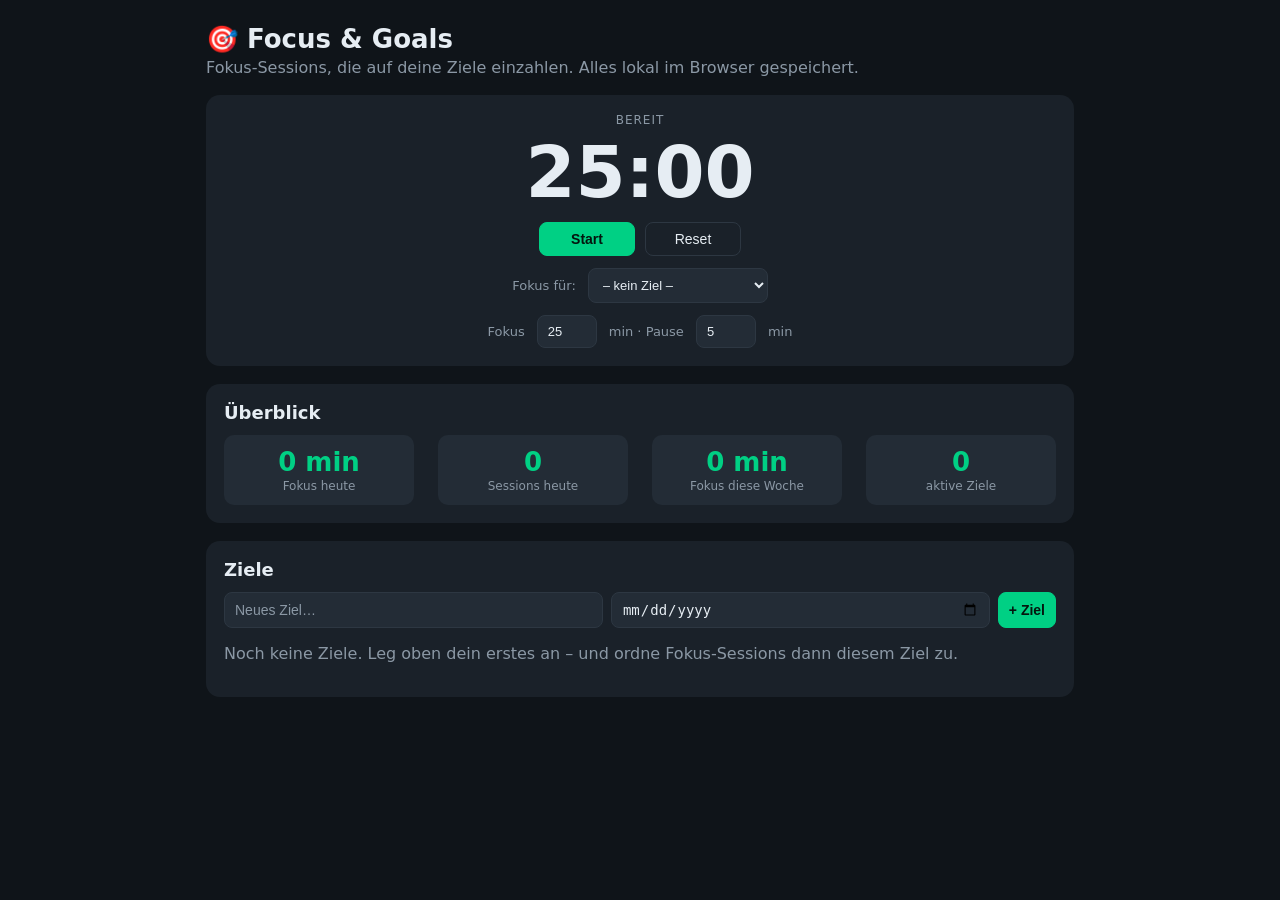
==== docs/index.html @ d1dbfd5f "Focus & Goals v1: Fokus-Timer + Ziele Standalone-Web-App (Vanilla JS, localStorage): - Pomodoro-Foku" ====
<!doctype html>
<html lang="de">
<head>
<meta charset="UTF-8">
<meta name="viewport" content="width=device-width, initial-scale=1.0">
<title>Focus & Goals</title>
<style>
:root {
  --bg: #0f1419;
  --panel: #1a2129;
  --panel2: #232c36;
  --line: #2d3742;
  --text: #e6edf3;
  --muted: #8b98a5;
  --accent: #00d084;
  --accent2: #4aa8ff;
  --warn: #e0b13a;
  --danger: #d65a6e;
}
* { box-sizing: border-box; }
body {
  margin: 0;
  font-family: system-ui, -apple-system, "Segoe UI", Roboto, sans-serif;
  background: var(--bg); color: var(--text);
}
.app { max-width: 900px; margin: 0 auto; padding: 24px 16px 80px; }

header h1 { margin: 0 0 4px; font-size: 26px; }
.sub { color: var(--muted); margin: 0 0 18px; }

section { background: var(--panel); border-radius: 14px; padding: 18px; margin-bottom: 18px; }
h2 { margin: 0 0 12px; font-size: 18px; }
h3 { font-size: 14px; color: var(--muted); margin: 14px 0 6px; }

button, input, select {
  background: var(--panel2); color: var(--text);
  border: 1px solid var(--line); border-radius: 8px; padding: 8px 10px; font-size: 14px;
}
button { cursor: pointer; }
button:hover { border-color: var(--accent); }
button.primary { background: var(--accent); color: #04150e; border-color: var(--accent); font-weight: 600; }
button.ghost { background: transparent; }
button.sm { padding: 4px 8px; font-size: 12px; }
input::placeholder { color: var(--muted); }

/* ---- Focus timer ---- */
.focus { text-align: center; }
.timer-mode { color: var(--muted); text-transform: uppercase; letter-spacing: 1px; font-size: 12px; }
.timer-display { font-size: 72px; font-weight: 700; font-variant-numeric: tabular-nums; line-height: 1.1; margin: 6px 0; }
.timer-display.work { color: var(--accent); }
.timer-display.break { color: var(--accent2); }
.timer-display.idle { color: var(--text); }
.timer-controls { display: flex; gap: 10px; justify-content: center; flex-wrap: wrap; margin: 10px 0 4px; }
.timer-controls button { min-width: 96px; }
.focus-row { display: flex; gap: 12px; justify-content: center; align-items: center; flex-wrap: wrap; margin-top: 12px; color: var(--muted); font-size: 13px; }
.focus-row select, .focus-row input { font-size: 13px; }
.focus-row input.mins { width: 60px; }
.linkgoal select { min-width: 180px; }

.today { display: flex; gap: 24px; flex-wrap: wrap; }
.stat { background: var(--panel2); border-radius: 10px; padding: 12px 16px; flex: 1; min-width: 120px; text-align: center; }
.stat .num { font-size: 26px; font-weight: 700; color: var(--accent); }
.stat .lbl { color: var(--muted); font-size: 12px; margin-top: 2px; }

/* ---- Goals ---- */
.goal { background: var(--panel2); border-radius: 12px; padding: 14px; margin-bottom: 12px; border-left: 4px solid var(--accent); }
.goal.done { opacity: 0.6; }
.goal-head { display: flex; align-items: center; gap: 10px; }
.goal-title { font-size: 16px; font-weight: 600; flex: 1; }
.goal-meta { color: var(--muted); font-size: 12px; }
.goal-actions { display: flex; gap: 6px; flex-wrap: wrap; }
.bar { height: 8px; background: var(--line); border-radius: 5px; overflow: hidden; margin: 10px 0 6px; }
.bar > span { display: block; height: 100%; background: var(--accent); }
.goal-stats { display: flex; gap: 16px; color: var(--muted); font-size: 12px; margin-top: 6px; flex-wrap: wrap; }
.miles { list-style: none; margin: 8px 0 0; padding: 0; }
.miles li { display: flex; align-items: center; gap: 8px; padding: 4px 0; }
.miles li.done span.mt { text-decoration: line-through; color: var(--muted); }
.miles .mt { flex: 1; }
.addrow { display: flex; gap: 8px; flex-wrap: wrap; margin-top: 8px; }
.addrow input { flex: 1; min-width: 140px; }
.due-soon { color: var(--warn); }
.due-over { color: var(--danger); }
.muted { color: var(--muted); }
.flash { animation: flash 0.8s ease 3; }
@keyframes flash { 50% { background: rgba(0,208,132,0.25); } }

</style>
</head>
<body>
<div class="app">
  <header>
    <h1>🎯 Focus &amp; Goals</h1>
    <p class="sub">Fokus-Sessions, die auf deine Ziele einzahlen. Alles lokal im Browser gespeichert.</p>
  </header>
  <section id="focusCard" class="focus"></section>
  <section id="today"></section>
  <section id="goals"></section>
</div>
<script>
/* Focus & Goals – eigenständige App (kein Build/Server nötig, Daten im Browser). */
(function () {
  'use strict'

  // ---------- State ----------
  var KEY = 'focus-goals-v1'
  var state = load()
  function defaults(){ return { settings:{ workMin:25, breakMin:5 }, goals:[], sessions:[] } }
  function load(){
    try{ var r=localStorage.getItem(KEY); if(r){ var s=JSON.parse(r); s.settings=s.settings||{workMin:25,breakMin:5}; s.goals=s.goals||[]; s.sessions=s.sessions||[]; return s } }catch(e){}
    return defaults()
  }
  function save(){ try{ localStorage.setItem(KEY, JSON.stringify(state)) }catch(e){} }
  function uid(){ return Math.random().toString(36).slice(2,9) + (state.sessions.length+state.goals.length) }

  // ---------- Timer-Laufzeit (nicht persistiert) ----------
  var timer = { mode:'idle', remaining:0, running:false, goalId:'', intId:null }

  // ---------- Helpers ----------
  function el(id){ return document.getElementById(id) }
  function esc(s){ return String(s).replace(/[&<>"]/g,function(c){return{'&':'&amp;','<':'&lt;','>':'&gt;','"':'&quot;'}[c]}) }
  function pad(n){ return (n<10?'0':'')+n }
  function fmt(secs){ var m=Math.floor(secs/60), s=secs%60; return pad(m)+':'+pad(s) }
  function startOfWeek(d){ var x=new Date(d); var day=(x.getDay()+6)%7; x.setHours(0,0,0,0); x.setDate(x.getDate()-day); return x.getTime() }
  function isToday(ts){ var d=new Date(); d.setHours(0,0,0,0); return ts>=d.getTime() }
  function isThisWeek(ts){ return ts>=startOfWeek(new Date()) }
  function goalById(id){ return state.goals.find(function(g){return g.id===id}) }

  function goalFocus(goalId){
    var min=0, count=0
    state.sessions.forEach(function(s){ if(s.goalId===goalId){ min+=s.min; count++ } })
    return { min:min, count:count }
  }
  function totalMin(filterFn){ var m=0; state.sessions.forEach(function(s){ if(filterFn(s.ts)) m+=s.min }); return m }
  function sessionsCount(filterFn){ var c=0; state.sessions.forEach(function(s){ if(filterFn(s.ts)) c++ }); return c }
  function goalProgress(g){
    if(g.status==='done') return 100
    if(!g.milestones || !g.milestones.length) return 0
    var done=g.milestones.filter(function(m){return m.done}).length
    return Math.round(done/g.milestones.length*100)
  }
  function humanMin(min){
    if(min<60) return min+' min'
    var h=Math.floor(min/60), m=min%60
    return h+' h'+(m?' '+m+' min':'')
  }

  // ---------- Timer-Logik ----------
  function beep(){
    try{
      var ctx=new (window.AudioContext||window.webkitAudioContext)()
      var o=ctx.createOscillator(), g=ctx.createGain()
      o.connect(g); g.connect(ctx.destination)
      o.type='sine'; o.frequency.value=660; g.gain.value=0.15
      o.start(); o.stop(ctx.currentTime+0.25)
    }catch(e){}
  }
  function tick(){
    if(timer.remaining>0){ timer.remaining--; renderTimer(); return }
    // 0 erreicht
    stopInterval()
    if(timer.mode==='work'){
      logSession()
      beep()
      flash(el('focusCard'))
      timer.mode='break'; timer.remaining=state.settings.breakMin*60; timer.running=false
    } else if(timer.mode==='break'){
      beep()
      timer.mode='idle'; timer.remaining=0; timer.running=false
    }
    renderTimer(); renderToday(); renderGoals(); setTitle()
  }
  function stopInterval(){ if(timer.intId){ clearInterval(timer.intId); timer.intId=null } }
  function startTimer(){
    if(timer.mode==='idle'){ timer.mode='work'; timer.remaining=state.settings.workMin*60 }
    timer.running=true
    stopInterval(); timer.intId=setInterval(tick,1000)
    renderTimer(); setTitle()
  }
  function pauseTimer(){ timer.running=false; stopInterval(); renderTimer(); setTitle() }
  function resetTimer(){ stopInterval(); timer.mode='idle'; timer.remaining=0; timer.running=false; renderTimer(); setTitle() }
  function startBreak(){ timer.mode='break'; timer.remaining=state.settings.breakMin*60; startTimer() }
  function logSession(){
    state.sessions.push({ id:uid(), ts:Date.now(), min:state.settings.workMin, goalId:timer.goalId||'' })
    save()
  }
  function setTitle(){
    if(timer.running && timer.remaining>0){ document.title=fmt(timer.remaining)+' · '+(timer.mode==='work'?'Fokus':'Pause') }
    else document.title='Focus & Goals'
  }
  function flash(node){ if(!node)return; node.classList.remove('flash'); void node.offsetWidth; node.classList.add('flash') }

  // ---------- Rendering ----------
  function render(){ renderTimer(); renderToday(); renderGoals() }

  function renderTimer(){
    var box=el('focusCard')
    var disp = timer.mode==='idle' ? fmt(state.settings.workMin*60) : fmt(timer.remaining)
    var modeLabel = timer.mode==='work' ? 'Fokus läuft' : timer.mode==='break' ? 'Pause' : 'Bereit'
    var activeGoals = state.goals.filter(function(g){return g.status!=='done'})
    var h=''
    h+='<div class="timer-mode">'+esc(modeLabel)+'</div>'
    h+='<div class="timer-display '+timer.mode+'">'+disp+'</div>'
    h+='<div class="timer-controls">'
    if(!timer.running) h+='<button id="tStart" class="primary">'+(timer.mode==='idle'?'Start':'Weiter')+'</button>'
    else h+='<button id="tPause">Pause</button>'
    if(timer.mode==='break' && !timer.running) h+='<button id="tBreak">Pause starten</button>'
    h+='<button id="tReset" class="ghost">Reset</button>'
    h+='</div>'
    h+='<div class="focus-row linkgoal">Fokus für: <select id="tGoal"><option value="">– kein Ziel –</option>'
    activeGoals.forEach(function(g){ h+='<option value="'+g.id+'"'+(g.id===timer.goalId?' selected':'')+'>'+esc(g.title)+'</option>' })
    h+='</select></div>'
    h+='<div class="focus-row">Fokus <input class="mins" id="sWork" type="number" min="1" max="180" value="'+state.settings.workMin+'"> min · '
    h+='Pause <input class="mins" id="sBreak" type="number" min="1" max="60" value="'+state.settings.breakMin+'"> min</div>'
    box.innerHTML=h

    if(el('tStart')) el('tStart').onclick=startTimer
    if(el('tPause')) el('tPause').onclick=pauseTimer
    if(el('tBreak')) el('tBreak').onclick=startBreak
    el('tReset').onclick=resetTimer
    el('tGoal').onchange=function(){ timer.goalId=this.value }
    el('sWork').onchange=function(){ var v=Math.max(1,Math.min(180,+this.value||25)); state.settings.workMin=v; save(); if(timer.mode==='idle')renderTimer() }
    el('sBreak').onchange=function(){ var v=Math.max(1,Math.min(60,+this.value||5)); state.settings.breakMin=v; save() }
  }

  function renderToday(){
    var tMin=totalMin(isToday), tCnt=sessionsCount(isToday), wMin=totalMin(isThisWeek)
    el('today').innerHTML=
      '<h2>Überblick</h2><div class="today">'
      +'<div class="stat"><div class="num">'+humanMin(tMin)+'</div><div class="lbl">Fokus heute</div></div>'
      +'<div class="stat"><div class="num">'+tCnt+'</div><div class="lbl">Sessions heute</div></div>'
      +'<div class="stat"><div class="num">'+humanMin(wMin)+'</div><div class="lbl">Fokus diese Woche</div></div>'
      +'<div class="stat"><div class="num">'+state.goals.filter(function(g){return g.status!=="done"}).length+'</div><div class="lbl">aktive Ziele</div></div>'
      +'</div>'
  }

  function dueLabel(due){
    if(!due) return ''
    var d=new Date(due+'T00:00:00'), now=new Date(); now.setHours(0,0,0,0)
    var days=Math.round((d-now)/86400000)
    var cls = days<0?'due-over' : days<=7?'due-soon' : 'muted'
    var txt = days<0?('überfällig ('+(-days)+' T)') : days===0?'heute fällig' : days===1?'morgen fällig' : ('in '+days+' Tagen')
    return ' · <span class="'+cls+'">📅 '+esc(d.toLocaleDateString('de'))+' ('+txt+')</span>'
  }

  function renderGoals(){
    var box=el('goals')
    var h='<h2>Ziele</h2>'
    // Neues Ziel
    h+='<div class="addrow">'
      +'<input id="ngTitle" placeholder="Neues Ziel…">'
      +'<input id="ngDue" type="date" title="Zieldatum (optional)">'
      +'<button id="ngAdd" class="primary">+ Ziel</button></div>'

    var active=state.goals.filter(function(g){return g.status!=='done'})
    var done=state.goals.filter(function(g){return g.status==='done'})

    if(!state.goals.length) h+='<p class="muted">Noch keine Ziele. Leg oben dein erstes an – und ordne Fokus-Sessions dann diesem Ziel zu.</p>'

    active.forEach(function(g){ h+=goalHtml(g) })
    if(done.length){ h+='<h3>Erledigt</h3>'; done.forEach(function(g){ h+=goalHtml(g) }) }
    box.innerHTML=h

    el('ngAdd').onclick=function(){
      var t=el('ngTitle').value.trim(); if(!t)return
      state.goals.push({ id:uid(), title:t, due:el('ngDue').value||'', color:'', milestones:[], status:'active', created:Date.now() })
      save(); renderGoals(); renderTimer()
    }
    el('ngTitle').onkeydown=function(e){ if(e.key==='Enter') el('ngAdd').click() }

    box.querySelectorAll('[data-act]').forEach(function(btn){
      btn.onclick=function(){ goalAction(btn.getAttribute('data-act'), btn.getAttribute('data-id'), btn) }
    })
    box.querySelectorAll('[data-mtoggle]').forEach(function(cb){
      cb.onclick=function(){ var gid=cb.getAttribute('data-gid'), mid=cb.getAttribute('data-mtoggle')
        var g=goalById(gid), m=g.milestones.find(function(x){return x.id===mid}); m.done=!m.done; save(); renderGoals() }
    })
    box.querySelectorAll('[data-maddbtn]').forEach(function(btn){
      btn.onclick=function(){ addMilestone(btn.getAttribute('data-maddbtn')) }
    })
    box.querySelectorAll('[data-maddinput]').forEach(function(inp){
      inp.onkeydown=function(e){ if(e.key==='Enter') addMilestone(inp.getAttribute('data-maddinput')) }
    })
  }

  function goalHtml(g){
    var p=goalProgress(g), f=goalFocus(g.id)
    var h='<div class="goal'+(g.status==='done'?' done':'')+'">'
    h+='<div class="goal-head"><div class="goal-title">'+esc(g.title)+'</div>'
      +'<div class="goal-actions">'
    if(g.status!=='done') h+='<button class="sm" data-act="complete" data-id="'+g.id+'">✓ erledigt</button>'
    else h+='<button class="sm" data-act="reopen" data-id="'+g.id+'">↺ öffnen</button>'
    h+='<button class="sm ghost" data-act="delete" data-id="'+g.id+'">🗑</button>'
    h+='</div></div>'
    h+='<div class="goal-meta">'+p+'% '+dueLabel(g.due)+'</div>'
    h+='<div class="bar"><span style="width:'+p+'%"></span></div>'
    h+='<div class="goal-stats"><span>⏱ '+humanMin(f.min)+' Fokus</span><span>▶ '+f.count+' Sessions</span></div>'
    // Meilensteine
    if(g.milestones && g.milestones.length){
      h+='<ul class="miles">'
      g.milestones.forEach(function(m){
        h+='<li class="'+(m.done?'done':'')+'"><input type="checkbox" data-gid="'+g.id+'" data-mtoggle="'+m.id+'"'+(m.done?' checked':'')+'><span class="mt">'+esc(m.text)+'</span></li>'
      })
      h+='</ul>'
    }
    if(g.status!=='done'){
      h+='<div class="addrow"><input data-maddinput="'+g.id+'" placeholder="Meilenstein hinzufügen…"><button class="sm" data-maddbtn="'+g.id+'">+ Schritt</button></div>'
    }
    h+='</div>'
    return h
  }

  function addMilestone(gid){
    var inp=document.querySelector('[data-maddinput="'+gid+'"]')
    var t=inp.value.trim(); if(!t)return
    goalById(gid).milestones.push({ id:uid(), text:t, done:false })
    save(); renderGoals()
  }

  function goalAction(act, id, btn){
    var g=goalById(id)
    if(act==='complete'){ g.status='done'; save(); renderGoals(); renderToday(); renderTimer() }
    else if(act==='reopen'){ g.status='active'; save(); renderGoals(); renderToday(); renderTimer() }
    else if(act==='delete'){
      if(confirm('Ziel „'+g.title+'" wirklich löschen? (Fokus-Sessions bleiben erhalten, aber ohne Ziel-Zuordnung.)')){
        state.sessions.forEach(function(s){ if(s.goalId===id) s.goalId='' })
        state.goals=state.goals.filter(function(x){return x.id!==id})
        save(); renderGoals(); renderToday(); renderTimer()
      }
    }
  }

  // ---------- Init ----------
  function init(){ render(); setTitle() }
  init()
})()

</script>
</body>
</html>
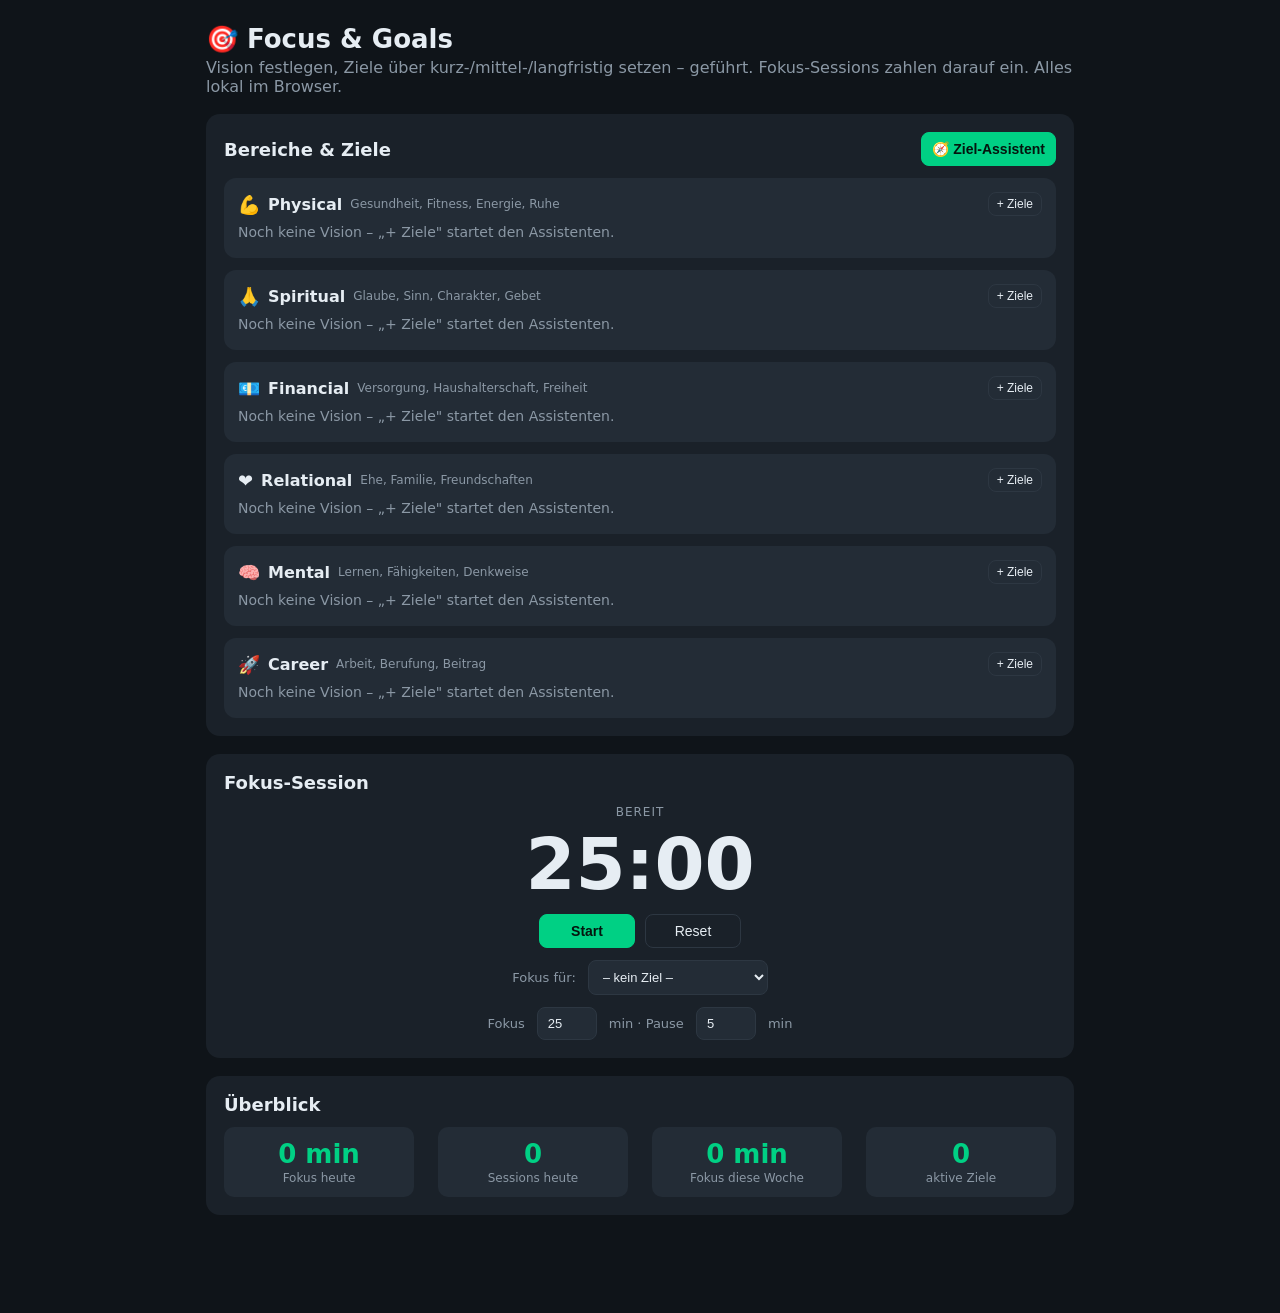
==== commit a4a0626e: "Geführter Ziel-Assistent: Vision -> Ziele über 3 Horizonte Kernredesign nach "FULL FOCUS"-Philosophi" ====
--- a/docs/index.html
+++ b/docs/index.html
@@ -84,253 +84,350 @@
 .flash { animation: flash 0.8s ease 3; }
 @keyframes flash { 50% { background: rgba(0,208,132,0.25); } }
 
+.small { font-size: 12px; }
+textarea { width: 100%; background: var(--panel2); color: var(--text); border: 1px solid var(--line); border-radius: 8px; padding: 10px; font: inherit; resize: vertical; }
+label.fld { display: block; margin: 10px 0; font-size: 13px; color: var(--muted); }
+label.fld input { display: block; width: 100%; margin-top: 4px; }
+
+/* Areas overview */
+.areas-head { display: flex; align-items: center; justify-content: space-between; gap: 10px; }
+.areas-head h2 { margin: 0; }
+.area { background: var(--panel2); border-radius: 12px; padding: 14px; margin-top: 12px; }
+.area-h { display: flex; align-items: center; gap: 8px; flex-wrap: wrap; }
+.ai { font-size: 18px; }
+.vision { margin: 8px 0 4px; font-size: 14px; }
+.hz { margin-top: 10px; }
+.hz-lbl { font-size: 12px; text-transform: uppercase; letter-spacing: .5px; color: var(--accent2); margin-bottom: 4px; }
+.hz-lbl.muted { color: var(--muted); }
+
+.season { background: linear-gradient(135deg, rgba(0,208,132,0.18), rgba(74,168,255,0.12)); border: 1px solid var(--accent); border-radius: 12px; padding: 12px 16px; margin: 12px 0; }
+.season-lbl { color: var(--accent); font-weight: 700; font-size: 13px; }
+.season-goal { font-size: 18px; font-weight: 700; margin: 2px 0; }
+
+.goal { background: var(--panel); border-radius: 10px; padding: 12px; margin-bottom: 8px; border-left: 4px solid var(--line); }
+.goal.season-pri { border-left-color: var(--accent); }
+.goal.done { opacity: 0.55; }
+.goal-head { display: flex; align-items: center; gap: 8px; }
+.goal-title { font-size: 15px; font-weight: 600; flex: 1; }
+.goal-actions { display: flex; gap: 4px; }
+.goal-meta { color: var(--muted); font-size: 12px; margin-top: 4px; display: flex; gap: 8px; flex-wrap: wrap; }
+.bar { height: 7px; background: var(--line); border-radius: 5px; overflow: hidden; margin: 8px 0 4px; }
+.bar > span { display: block; height: 100%; background: var(--accent); }
+.goal-stats { display: flex; gap: 14px; color: var(--muted); font-size: 12px; }
+.miles { list-style: none; margin: 8px 0 0; padding: 0; }
+.miles li { display: flex; align-items: center; gap: 8px; padding: 3px 0; }
+.miles li.done .mt { text-decoration: line-through; color: var(--muted); }
+.miles .mt { flex: 1; }
+.addrow { display: flex; gap: 8px; margin-top: 8px; }
+.addrow input { flex: 1; }
+.due-soon { color: var(--warn); } .due-over { color: var(--danger); }
+
+/* Wizard */
+.wiz-top { display: flex; justify-content: space-between; align-items: center; margin-bottom: 6px; }
+.wiz-prog { color: var(--muted); font-size: 12px; }
+.area-pick { display: grid; grid-template-columns: repeat(auto-fit, minmax(150px,1fr)); gap: 10px; margin-top: 12px; }
+.area-btn { display: flex; flex-direction: column; align-items: flex-start; gap: 2px; padding: 14px; text-align: left; }
+.area-btn .ai { font-size: 22px; }
+.area-btn small { color: var(--muted); font-weight: 400; }
+.wiz-nav { display: flex; justify-content: space-between; gap: 10px; margin-top: 16px; }
+.wiz-nav button:only-child { margin-left: auto; }
+.review { margin: 8px 0 0; padding-left: 18px; line-height: 1.7; }
+
 </style>
 </head>
 <body>
 <div class="app">
   <header>
     <h1>🎯 Focus &amp; Goals</h1>
-    <p class="sub">Fokus-Sessions, die auf deine Ziele einzahlen. Alles lokal im Browser gespeichert.</p>
+    <p class="sub">Vision festlegen, Ziele über kurz-/mittel-/langfristig setzen – geführt. Fokus-Sessions zahlen darauf ein. Alles lokal im Browser.</p>
   </header>
-  <section id="focusCard" class="focus"></section>
-  <section id="today"></section>
-  <section id="goals"></section>
+  <section id="wizard" style="display:none"></section>
+  <section id="areas"></section>
+  <section id="focusCard"></section>
+  <section id="overview"></section>
 </div>
 <script>
-/* Focus & Goals – eigenständige App (kein Build/Server nötig, Daten im Browser). */
+/* Focus & Goals – geführter Ziel-Assistent (Vision → Ziele über 3 Horizonte).
+   Vanilla JS, alles lokal im Browser. */
 (function () {
   'use strict'
 
+  // ---------- Bereiche (aus "FULL FOCUS") ----------
+  var SEED_AREAS = [
+    { id:'physical',  name:'Physical',   desc:'Gesundheit, Fitness, Energie, Ruhe' },
+    { id:'spiritual', name:'Spiritual',  desc:'Glaube, Sinn, Charakter, Gebet' },
+    { id:'financial', name:'Financial',  desc:'Versorgung, Haushalterschaft, Freiheit' },
+    { id:'relational',name:'Relational', desc:'Ehe, Familie, Freundschaften' },
+    { id:'mental',    name:'Mental',     desc:'Lernen, Fähigkeiten, Denkweise' },
+    { id:'career',    name:'Career',     desc:'Arbeit, Berufung, Beitrag' },
+  ]
+  var AREA_ICON = { physical:'💪', spiritual:'🙏', financial:'💶', relational:'❤️', mental:'🧠', career:'🚀' }
+
+  // ---------- Zeithorizonte (Goal = Vision + Timeline) ----------
+  var HORIZONS = [
+    { key:'long',  label:'Langfristig',   span:'~1 Jahr',
+      q:'Dein 1-Jahres-Ziel', hint:'Die Vision mit Zeitachse: Was willst du in rund einem Jahr erreicht haben? Mach es SMART – konkret und messbar.' },
+    { key:'mid',   label:'Mittelfristig', span:'1–3 Monate',
+      q:'Dein 1–3-Monats-Ziel', hint:'Welcher Meilenstein in 1–3 Monaten bringt dich dem Jahresziel spürbar näher?' },
+    { key:'short', label:'Kurzfristig',   span:'1–2 Wochen',
+      q:'Dein 1–2-Wochen-Ziel', hint:'Was ist der nächste konkrete Schritt für die nächsten 1–2 Wochen?' },
+  ]
+  function horizon(key){ return HORIZONS.find(function(h){return h.key===key}) }
+
   // ---------- State ----------
-  var KEY = 'focus-goals-v1'
+  var KEY = 'focus-goals-v2'
   var state = load()
-  function defaults(){ return { settings:{ workMin:25, breakMin:5 }, goals:[], sessions:[] } }
+  function defaults(){
+    return { settings:{workMin:25,breakMin:5}, areas:SEED_AREAS.map(function(a){return {id:a.id,name:a.name,desc:a.desc,vision:''}}), goals:[], sessions:[] }
+  }
   function load(){
-    try{ var r=localStorage.getItem(KEY); if(r){ var s=JSON.parse(r); s.settings=s.settings||{workMin:25,breakMin:5}; s.goals=s.goals||[]; s.sessions=s.sessions||[]; return s } }catch(e){}
+    try{ var r=localStorage.getItem(KEY); if(r){ var s=JSON.parse(r); s.settings=s.settings||{workMin:25,breakMin:5}; s.areas=s.areas||defaults().areas; s.goals=s.goals||[]; s.sessions=s.sessions||[]; return s } }catch(e){}
     return defaults()
   }
   function save(){ try{ localStorage.setItem(KEY, JSON.stringify(state)) }catch(e){} }
-  function uid(){ return Math.random().toString(36).slice(2,9) + (state.sessions.length+state.goals.length) }
-
-  // ---------- Timer-Laufzeit (nicht persistiert) ----------
+  function uid(){ return Math.random().toString(36).slice(2,9)+(state.goals.length+state.sessions.length) }
+
+  // ---------- UI-Runtime (nicht persistiert) ----------
   var timer = { mode:'idle', remaining:0, running:false, goalId:'', intId:null }
+  var wiz = { open:false, step:0, areaId:'', draft:null }
+  var WSTEPS = ['area','vision','long','mid','short','done']
 
   // ---------- Helpers ----------
   function el(id){ return document.getElementById(id) }
   function esc(s){ return String(s).replace(/[&<>"]/g,function(c){return{'&':'&amp;','<':'&lt;','>':'&gt;','"':'&quot;'}[c]}) }
   function pad(n){ return (n<10?'0':'')+n }
-  function fmt(secs){ var m=Math.floor(secs/60), s=secs%60; return pad(m)+':'+pad(s) }
+  function fmt(secs){ return pad(Math.floor(secs/60))+':'+pad(secs%60) }
+  function ymd(d){ return d.getFullYear()+'-'+pad(d.getMonth()+1)+'-'+pad(d.getDate()) }
+  function addDays(n){ var d=new Date(); d.setDate(d.getDate()+n); return ymd(d) }
+  function addMonths(n){ var d=new Date(); d.setMonth(d.getMonth()+n); return ymd(d) }
+  function addYears(n){ var d=new Date(); d.setFullYear(d.getFullYear()+n); return ymd(d) }
+  function defDeadline(key){ return key==='long'?addYears(1):key==='mid'?addMonths(2):addDays(14) }
   function startOfWeek(d){ var x=new Date(d); var day=(x.getDay()+6)%7; x.setHours(0,0,0,0); x.setDate(x.getDate()-day); return x.getTime() }
   function isToday(ts){ var d=new Date(); d.setHours(0,0,0,0); return ts>=d.getTime() }
   function isThisWeek(ts){ return ts>=startOfWeek(new Date()) }
+  function areaById(id){ return state.areas.find(function(a){return a.id===id}) }
   function goalById(id){ return state.goals.find(function(g){return g.id===id}) }
-
-  function goalFocus(goalId){
-    var min=0, count=0
-    state.sessions.forEach(function(s){ if(s.goalId===goalId){ min+=s.min; count++ } })
-    return { min:min, count:count }
-  }
-  function totalMin(filterFn){ var m=0; state.sessions.forEach(function(s){ if(filterFn(s.ts)) m+=s.min }); return m }
-  function sessionsCount(filterFn){ var c=0; state.sessions.forEach(function(s){ if(filterFn(s.ts)) c++ }); return c }
-  function goalProgress(g){
-    if(g.status==='done') return 100
-    if(!g.milestones || !g.milestones.length) return 0
-    var done=g.milestones.filter(function(m){return m.done}).length
-    return Math.round(done/g.milestones.length*100)
-  }
-  function humanMin(min){
-    if(min<60) return min+' min'
-    var h=Math.floor(min/60), m=min%60
-    return h+' h'+(m?' '+m+' min':'')
-  }
-
-  // ---------- Timer-Logik ----------
-  function beep(){
-    try{
-      var ctx=new (window.AudioContext||window.webkitAudioContext)()
-      var o=ctx.createOscillator(), g=ctx.createGain()
-      o.connect(g); g.connect(ctx.destination)
-      o.type='sine'; o.frequency.value=660; g.gain.value=0.15
-      o.start(); o.stop(ctx.currentTime+0.25)
-    }catch(e){}
-  }
+  function goalsOfArea(id){ return state.goals.filter(function(g){return g.areaId===id}) }
+  function goalFocus(id){ var min=0,c=0; state.sessions.forEach(function(s){ if(s.goalId===id){min+=s.min;c++} }); return {min:min,count:c} }
+  function totalMin(f){ var m=0; state.sessions.forEach(function(s){ if(f(s.ts)) m+=s.min }); return m }
+  function sessCount(f){ var c=0; state.sessions.forEach(function(s){ if(f(s.ts)) c++ }); return c }
+  function humanMin(min){ if(min<60)return min+' min'; var h=Math.floor(min/60),m=min%60; return h+' h'+(m?' '+m+' min':'') }
+  function goalProgress(g){ if(g.status==='done')return 100; if(!g.milestones||!g.milestones.length)return 0; return Math.round(g.milestones.filter(function(m){return m.done}).length/g.milestones.length*100) }
+  function seasonGoal(){ return state.goals.find(function(g){return g.seasonPriority && g.status!=='done'}) }
+
+  // ---------- Timer ----------
+  function beep(){ try{ var c=new (window.AudioContext||window.webkitAudioContext)(),o=c.createOscillator(),g=c.createGain(); o.connect(g);g.connect(c.destination); o.type='sine';o.frequency.value=660;g.gain.value=0.15;o.start();o.stop(c.currentTime+0.25) }catch(e){} }
+  function stopInt(){ if(timer.intId){clearInterval(timer.intId);timer.intId=null} }
   function tick(){
     if(timer.remaining>0){ timer.remaining--; renderTimer(); return }
-    // 0 erreicht
-    stopInterval()
-    if(timer.mode==='work'){
-      logSession()
-      beep()
-      flash(el('focusCard'))
-      timer.mode='break'; timer.remaining=state.settings.breakMin*60; timer.running=false
-    } else if(timer.mode==='break'){
-      beep()
-      timer.mode='idle'; timer.remaining=0; timer.running=false
-    }
-    renderTimer(); renderToday(); renderGoals(); setTitle()
-  }
-  function stopInterval(){ if(timer.intId){ clearInterval(timer.intId); timer.intId=null } }
-  function startTimer(){
-    if(timer.mode==='idle'){ timer.mode='work'; timer.remaining=state.settings.workMin*60 }
-    timer.running=true
-    stopInterval(); timer.intId=setInterval(tick,1000)
-    renderTimer(); setTitle()
-  }
-  function pauseTimer(){ timer.running=false; stopInterval(); renderTimer(); setTitle() }
-  function resetTimer(){ stopInterval(); timer.mode='idle'; timer.remaining=0; timer.running=false; renderTimer(); setTitle() }
+    stopInt()
+    if(timer.mode==='work'){ logSession(); beep(); flash(el('focusCard')); timer.mode='break'; timer.remaining=state.settings.breakMin*60; timer.running=false }
+    else if(timer.mode==='break'){ beep(); timer.mode='idle'; timer.remaining=0; timer.running=false }
+    renderTimer(); renderOverview(); renderAreas(); setTitle()
+  }
+  function startTimer(){ if(timer.mode==='idle'){timer.mode='work';timer.remaining=state.settings.workMin*60} timer.running=true; stopInt(); timer.intId=setInterval(tick,1000); renderTimer(); setTitle() }
+  function pauseTimer(){ timer.running=false; stopInt(); renderTimer(); setTitle() }
+  function resetTimer(){ stopInt(); timer.mode='idle'; timer.remaining=0; timer.running=false; renderTimer(); setTitle() }
   function startBreak(){ timer.mode='break'; timer.remaining=state.settings.breakMin*60; startTimer() }
-  function logSession(){
-    state.sessions.push({ id:uid(), ts:Date.now(), min:state.settings.workMin, goalId:timer.goalId||'' })
-    save()
-  }
-  function setTitle(){
-    if(timer.running && timer.remaining>0){ document.title=fmt(timer.remaining)+' · '+(timer.mode==='work'?'Fokus':'Pause') }
-    else document.title='Focus & Goals'
-  }
-  function flash(node){ if(!node)return; node.classList.remove('flash'); void node.offsetWidth; node.classList.add('flash') }
-
-  // ---------- Rendering ----------
-  function render(){ renderTimer(); renderToday(); renderGoals() }
-
+  function logSession(){ state.sessions.push({id:uid(),ts:Date.now(),min:state.settings.workMin,goalId:timer.goalId||''}); save() }
+  function setTitle(){ document.title = (timer.running&&timer.remaining>0) ? fmt(timer.remaining)+' · '+(timer.mode==='work'?'Fokus':'Pause') : 'Focus & Goals' }
+  function flash(n){ if(!n)return; n.classList.remove('flash'); void n.offsetWidth; n.classList.add('flash') }
+
+  // ---------- Render: Timer + Overview ----------
   function renderTimer(){
-    var box=el('focusCard')
-    var disp = timer.mode==='idle' ? fmt(state.settings.workMin*60) : fmt(timer.remaining)
-    var modeLabel = timer.mode==='work' ? 'Fokus läuft' : timer.mode==='break' ? 'Pause' : 'Bereit'
-    var activeGoals = state.goals.filter(function(g){return g.status!=='done'})
-    var h=''
-    h+='<div class="timer-mode">'+esc(modeLabel)+'</div>'
-    h+='<div class="timer-display '+timer.mode+'">'+disp+'</div>'
+    var disp = timer.mode==='idle'?fmt(state.settings.workMin*60):fmt(timer.remaining)
+    var modeLabel = timer.mode==='work'?'Fokus läuft':timer.mode==='break'?'Pause':'Bereit'
+    var active = state.goals.filter(function(g){return g.status!=='done'})
+    var h='<h2>Fokus-Session</h2>'
+    h+='<div class="focus"><div class="timer-mode">'+esc(modeLabel)+'</div><div class="timer-display '+timer.mode+'">'+disp+'</div>'
     h+='<div class="timer-controls">'
-    if(!timer.running) h+='<button id="tStart" class="primary">'+(timer.mode==='idle'?'Start':'Weiter')+'</button>'
-    else h+='<button id="tPause">Pause</button>'
-    if(timer.mode==='break' && !timer.running) h+='<button id="tBreak">Pause starten</button>'
-    h+='<button id="tReset" class="ghost">Reset</button>'
-    h+='</div>'
+    h+= !timer.running ? '<button id="tStart" class="primary">'+(timer.mode==='idle'?'Start':'Weiter')+'</button>' : '<button id="tPause">Pause</button>'
+    if(timer.mode==='break'&&!timer.running) h+='<button id="tBreak">Pause starten</button>'
+    h+='<button id="tReset" class="ghost">Reset</button></div>'
     h+='<div class="focus-row linkgoal">Fokus für: <select id="tGoal"><option value="">– kein Ziel –</option>'
-    activeGoals.forEach(function(g){ h+='<option value="'+g.id+'"'+(g.id===timer.goalId?' selected':'')+'>'+esc(g.title)+'</option>' })
+    active.forEach(function(g){ var a=areaById(g.areaId); h+='<option value="'+g.id+'"'+(g.id===timer.goalId?' selected':'')+'>'+esc((a?a.name+': ':'')+g.title)+'</option>' })
     h+='</select></div>'
-    h+='<div class="focus-row">Fokus <input class="mins" id="sWork" type="number" min="1" max="180" value="'+state.settings.workMin+'"> min · '
-    h+='Pause <input class="mins" id="sBreak" type="number" min="1" max="60" value="'+state.settings.breakMin+'"> min</div>'
-    box.innerHTML=h
-
-    if(el('tStart')) el('tStart').onclick=startTimer
-    if(el('tPause')) el('tPause').onclick=pauseTimer
-    if(el('tBreak')) el('tBreak').onclick=startBreak
+    h+='<div class="focus-row">Fokus <input class="mins" id="sWork" type="number" min="1" max="180" value="'+state.settings.workMin+'"> min · Pause <input class="mins" id="sBreak" type="number" min="1" max="60" value="'+state.settings.breakMin+'"> min</div></div>'
+    el('focusCard').innerHTML=h
+    if(el('tStart'))el('tStart').onclick=startTimer
+    if(el('tPause'))el('tPause').onclick=pauseTimer
+    if(el('tBreak'))el('tBreak').onclick=startBreak
     el('tReset').onclick=resetTimer
     el('tGoal').onchange=function(){ timer.goalId=this.value }
-    el('sWork').onchange=function(){ var v=Math.max(1,Math.min(180,+this.value||25)); state.settings.workMin=v; save(); if(timer.mode==='idle')renderTimer() }
-    el('sBreak').onchange=function(){ var v=Math.max(1,Math.min(60,+this.value||5)); state.settings.breakMin=v; save() }
-  }
-
-  function renderToday(){
-    var tMin=totalMin(isToday), tCnt=sessionsCount(isToday), wMin=totalMin(isThisWeek)
-    el('today').innerHTML=
-      '<h2>Überblick</h2><div class="today">'
-      +'<div class="stat"><div class="num">'+humanMin(tMin)+'</div><div class="lbl">Fokus heute</div></div>'
-      +'<div class="stat"><div class="num">'+tCnt+'</div><div class="lbl">Sessions heute</div></div>'
-      +'<div class="stat"><div class="num">'+humanMin(wMin)+'</div><div class="lbl">Fokus diese Woche</div></div>'
-      +'<div class="stat"><div class="num">'+state.goals.filter(function(g){return g.status!=="done"}).length+'</div><div class="lbl">aktive Ziele</div></div>'
-      +'</div>'
+    el('sWork').onchange=function(){ state.settings.workMin=Math.max(1,Math.min(180,+this.value||25)); save(); if(timer.mode==='idle')renderTimer() }
+    el('sBreak').onchange=function(){ state.settings.breakMin=Math.max(1,Math.min(60,+this.value||5)); save() }
+  }
+
+  function renderOverview(){
+    el('overview').innerHTML='<h2>Überblick</h2><div class="today">'
+      +'<div class="stat"><div class="num">'+humanMin(totalMin(isToday))+'</div><div class="lbl">Fokus heute</div></div>'
+      +'<div class="stat"><div class="num">'+sessCount(isToday)+'</div><div class="lbl">Sessions heute</div></div>'
+      +'<div class="stat"><div class="num">'+humanMin(totalMin(isThisWeek))+'</div><div class="lbl">Fokus diese Woche</div></div>'
+      +'<div class="stat"><div class="num">'+state.goals.filter(function(g){return g.status!=="done"}).length+'</div><div class="lbl">aktive Ziele</div></div></div>'
   }
 
   function dueLabel(due){
-    if(!due) return ''
-    var d=new Date(due+'T00:00:00'), now=new Date(); now.setHours(0,0,0,0)
+    if(!due)return ''
+    var d=new Date(due+'T00:00:00'),now=new Date();now.setHours(0,0,0,0)
     var days=Math.round((d-now)/86400000)
-    var cls = days<0?'due-over' : days<=7?'due-soon' : 'muted'
-    var txt = days<0?('überfällig ('+(-days)+' T)') : days===0?'heute fällig' : days===1?'morgen fällig' : ('in '+days+' Tagen')
-    return ' · <span class="'+cls+'">📅 '+esc(d.toLocaleDateString('de'))+' ('+txt+')</span>'
-  }
-
-  function renderGoals(){
-    var box=el('goals')
-    var h='<h2>Ziele</h2>'
-    // Neues Ziel
-    h+='<div class="addrow">'
-      +'<input id="ngTitle" placeholder="Neues Ziel…">'
-      +'<input id="ngDue" type="date" title="Zieldatum (optional)">'
-      +'<button id="ngAdd" class="primary">+ Ziel</button></div>'
-
-    var active=state.goals.filter(function(g){return g.status!=='done'})
-    var done=state.goals.filter(function(g){return g.status==='done'})
-
-    if(!state.goals.length) h+='<p class="muted">Noch keine Ziele. Leg oben dein erstes an – und ordne Fokus-Sessions dann diesem Ziel zu.</p>'
-
-    active.forEach(function(g){ h+=goalHtml(g) })
-    if(done.length){ h+='<h3>Erledigt</h3>'; done.forEach(function(g){ h+=goalHtml(g) }) }
+    var cls=days<0?'due-over':days<=7?'due-soon':'muted'
+    var txt=days<0?('überfällig ('+(-days)+' T)'):days===0?'heute fällig':days===1?'morgen fällig':('in '+days+' Tagen')
+    return '<span class="'+cls+'">📅 '+esc(d.toLocaleDateString('de'))+' · '+txt+'</span>'
+  }
+
+  // ---------- Render: Ziel-Assistent (Wizard) ----------
+  function startWizard(areaId){
+    wiz.open=true; wiz.step=areaId?1:0; wiz.areaId=areaId||''
+    var a=areaId?areaById(areaId):null
+    wiz.draft={ vision:a?a.vision:'', long:{title:'',measurable:'',deadline:''}, mid:{title:'',measurable:'',deadline:''}, short:{title:'',measurable:'',deadline:''} }
+    renderWizard(); window.scrollTo(0,0)
+  }
+  function closeWizard(){ wiz.open=false; renderWizard(); renderAreas() }
+  function commitWizard(){
+    var a=areaById(wiz.areaId); if(a) a.vision=wiz.draft.vision.trim()
+    ;['long','mid','short'].forEach(function(k){
+      var d=wiz.draft[k]; if(d.title && d.title.trim()){
+        state.goals.push({ id:uid(), areaId:wiz.areaId, horizon:k, title:d.title.trim(), measurable:(d.measurable||'').trim(), deadline:d.deadline||defDeadline(k), why:'', milestones:[], status:'active', seasonPriority:false, created:Date.now() })
+      }
+    })
+    save(); wiz.open=false; renderWizard(); renderAreas(); renderTimer(); renderOverview()
+  }
+
+  function renderWizard(){
+    var box=el('wizard')
+    if(!wiz.open){ box.innerHTML=''; box.style.display='none'; return }
+    box.style.display='block'
+    var step=WSTEPS[wiz.step]
+    var h='<div class="wiz">'
+    h+='<div class="wiz-top"><span class="wiz-prog">Schritt '+(wiz.step+1)+' / '+WSTEPS.length+'</span><button id="wClose" class="sm ghost">✕ schließen</button></div>'
+
+    if(step==='area'){
+      h+='<h2>🧭 Ziel-Assistent</h2><p class="muted">In welchem Lebensbereich willst du Ziele setzen? Du gehst danach Schritt für Schritt durch: Vision → Langfristig → Mittel → Kurzfristig.</p>'
+      h+='<div class="area-pick">'
+      state.areas.forEach(function(a){ h+='<button class="area-btn" data-pick="'+a.id+'"><span class="ai">'+(AREA_ICON[a.id]||'🎯')+'</span><b>'+esc(a.name)+'</b><small>'+esc(a.desc)+'</small></button>' })
+      h+='</div>'
+    } else if(step==='vision'){
+      var a=areaById(wiz.areaId)
+      h+='<h2>'+(AREA_ICON[a.id]||'🎯')+' Vision · '+esc(a.name)+'</h2>'
+      h+='<p class="muted">Deine <b>Vision</b> ist das längerfristige, gewünschte Ergebnis – wohin willst du in „'+esc(a.name)+'"? Noch ohne Datum, ruhig groß denken.</p>'
+      h+='<textarea id="wVision" rows="4" placeholder="z. B. „Ich bin körperlich stark, energiegeladen und gesund – ein Vorbild für meine Familie.">'+esc(wiz.draft.vision)+'</textarea>'
+    } else if(step==='long'||step==='mid'||step==='short'){
+      var hz=horizon(step), d=wiz.draft[step]
+      if(!d.deadline) d.deadline=defDeadline(step)
+      h+='<h2>'+esc(hz.label)+' · '+esc(hz.span)+'</h2>'
+      h+='<p class="muted"><b>Goal = Vision mit Zeitachse.</b> '+esc(hz.hint)+'</p>'
+      h+='<label class="fld">Ziel<input id="wTitle" placeholder="'+esc(hz.q)+'…" value="'+esc(d.title)+'"></label>'
+      h+='<label class="fld">Messbar (woran erkennst du, dass es erreicht ist?)<input id="wMeas" placeholder="z. B. 5 kg abgenommen / 8.000 € getilgt" value="'+esc(d.measurable)+'"></label>'
+      h+='<label class="fld">Deadline<input id="wDue" type="date" value="'+esc(d.deadline)+'"></label>'
+      h+='<p class="muted small">Optional – leer lassen und „Weiter", wenn dieser Horizont (noch) nicht dran ist.</p>'
+    } else if(step==='done'){
+      var a2=areaById(wiz.areaId)
+      h+='<h2>✓ Fertig · '+esc(a2.name)+'</h2><p class="muted">Das wird gespeichert:</p><ul class="review">'
+      h+='<li><b>Vision:</b> '+(wiz.draft.vision.trim()?esc(wiz.draft.vision.trim()):'<span class="muted">—</span>')+'</li>'
+      ;['long','mid','short'].forEach(function(k){ var d=wiz.draft[k]; if(d.title&&d.title.trim()){ var hz=horizon(k); h+='<li><b>'+esc(hz.label)+':</b> '+esc(d.title.trim())+(d.measurable?' · <span class="muted">'+esc(d.measurable)+'</span>':'')+' · '+esc(d.deadline||'')+'</li>' } })
+      h+='</ul>'
+    }
+
+    // Navigation
+    h+='<div class="wiz-nav">'
+    if(wiz.step>0 && step!=='area') h+='<button id="wBack" class="ghost">← Zurück</button>'
+    if(step==='done') h+='<button id="wSave" class="primary">Speichern</button>'
+    else if(step!=='area') h+='<button id="wNext" class="primary">Weiter →</button>'
+    h+='</div></div>'
     box.innerHTML=h
 
-    el('ngAdd').onclick=function(){
-      var t=el('ngTitle').value.trim(); if(!t)return
-      state.goals.push({ id:uid(), title:t, due:el('ngDue').value||'', color:'', milestones:[], status:'active', created:Date.now() })
-      save(); renderGoals(); renderTimer()
+    if(el('wClose'))el('wClose').onclick=closeWizard
+    box.querySelectorAll('[data-pick]').forEach(function(b){ b.onclick=function(){ wiz.areaId=b.getAttribute('data-pick'); var ar=areaById(wiz.areaId); wiz.draft.vision=ar.vision||''; wiz.step=1; renderWizard() } })
+    if(el('wBack'))el('wBack').onclick=function(){ readStep(); wiz.step--; renderWizard() }
+    if(el('wNext'))el('wNext').onclick=function(){ readStep(); wiz.step++; renderWizard() }
+    if(el('wSave'))el('wSave').onclick=function(){ commitWizard() }
+  }
+  function readStep(){
+    var step=WSTEPS[wiz.step]
+    if(step==='vision' && el('wVision')) wiz.draft.vision=el('wVision').value
+    else if((step==='long'||step==='mid'||step==='short')){
+      if(el('wTitle')) wiz.draft[step].title=el('wTitle').value
+      if(el('wMeas')) wiz.draft[step].measurable=el('wMeas').value
+      if(el('wDue')) wiz.draft[step].deadline=el('wDue').value
     }
-    el('ngTitle').onkeydown=function(e){ if(e.key==='Enter') el('ngAdd').click() }
-
-    box.querySelectorAll('[data-act]').forEach(function(btn){
-      btn.onclick=function(){ goalAction(btn.getAttribute('data-act'), btn.getAttribute('data-id'), btn) }
+  }
+
+  // ---------- Render: Bereiche & Ziele ----------
+  function renderAreas(){
+    var box=el('areas')
+    var h='<div class="areas-head"><h2>Bereiche & Ziele</h2><button id="startWiz" class="primary">🧭 Ziel-Assistent</button></div>'
+
+    var sg=seasonGoal()
+    if(sg){ var sa=areaById(sg.areaId)
+      h+='<div class="season"><div class="season-lbl">★ Diese Saison – die eine Sache</div><div class="season-goal">'+esc((sa?sa.name+': ':'')+sg.title)+'</div><div class="muted small">Alles andere wartet seinen Turn.</div></div>'
+    }
+
+    state.areas.forEach(function(a){
+      var goals=goalsOfArea(a.id)
+      h+='<div class="area"><div class="area-h"><span class="ai">'+(AREA_ICON[a.id]||'🎯')+'</span><b>'+esc(a.name)+'</b> <span class="muted small">'+esc(a.desc)+'</span>'
+        +'<button class="sm ghost" data-wiz="'+a.id+'" style="margin-left:auto">+ Ziele</button></div>'
+      if(a.vision) h+='<div class="vision">🌅 <b>Vision:</b> '+esc(a.vision)+'</div>'
+      else h+='<div class="vision muted">Noch keine Vision – „+ Ziele" startet den Assistenten.</div>'
+
+      var active=goals.filter(function(g){return g.status!=='done'})
+      var done=goals.filter(function(g){return g.status==='done'})
+      HORIZONS.forEach(function(hz){
+        var list=active.filter(function(g){return g.horizon===hz.key})
+        if(!list.length) return
+        h+='<div class="hz"><div class="hz-lbl">'+esc(hz.label)+' <span class="muted">· '+esc(hz.span)+'</span></div>'
+        list.forEach(function(g){ h+=goalHtml(g) })
+        h+='</div>'
+      })
+      if(done.length){ h+='<div class="hz"><div class="hz-lbl muted">Erledigt</div>'; done.forEach(function(g){ h+=goalHtml(g) }); h+='</div>' }
+      h+='</div>'
     })
-    box.querySelectorAll('[data-mtoggle]').forEach(function(cb){
-      cb.onclick=function(){ var gid=cb.getAttribute('data-gid'), mid=cb.getAttribute('data-mtoggle')
-        var g=goalById(gid), m=g.milestones.find(function(x){return x.id===mid}); m.done=!m.done; save(); renderGoals() }
-    })
-    box.querySelectorAll('[data-maddbtn]').forEach(function(btn){
-      btn.onclick=function(){ addMilestone(btn.getAttribute('data-maddbtn')) }
-    })
-    box.querySelectorAll('[data-maddinput]').forEach(function(inp){
-      inp.onkeydown=function(e){ if(e.key==='Enter') addMilestone(inp.getAttribute('data-maddinput')) }
-    })
+    box.innerHTML=h
+
+    el('startWiz').onclick=function(){ startWizard('') }
+    box.querySelectorAll('[data-wiz]').forEach(function(b){ b.onclick=function(){ startWizard(b.getAttribute('data-wiz')) } })
+    bindGoalEvents(box)
   }
 
   function goalHtml(g){
     var p=goalProgress(g), f=goalFocus(g.id)
-    var h='<div class="goal'+(g.status==='done'?' done':'')+'">'
-    h+='<div class="goal-head"><div class="goal-title">'+esc(g.title)+'</div>'
-      +'<div class="goal-actions">'
-    if(g.status!=='done') h+='<button class="sm" data-act="complete" data-id="'+g.id+'">✓ erledigt</button>'
-    else h+='<button class="sm" data-act="reopen" data-id="'+g.id+'">↺ öffnen</button>'
-    h+='<button class="sm ghost" data-act="delete" data-id="'+g.id+'">🗑</button>'
-    h+='</div></div>'
-    h+='<div class="goal-meta">'+p+'% '+dueLabel(g.due)+'</div>'
+    var h='<div class="goal'+(g.status==='done'?' done':'')+(g.seasonPriority?' season-pri':'')+'">'
+    h+='<div class="goal-head"><div class="goal-title">'+esc(g.title)+'</div><div class="goal-actions">'
+    if(g.status!=='done'){
+      h+='<button class="sm ghost" data-act="season" data-id="'+g.id+'" title="Als Saison-Priorität">'+(g.seasonPriority?'★':'☆')+'</button>'
+      h+='<button class="sm" data-act="complete" data-id="'+g.id+'">✓</button>'
+    } else h+='<button class="sm" data-act="reopen" data-id="'+g.id+'">↺</button>'
+    h+='<button class="sm ghost" data-act="delete" data-id="'+g.id+'">🗑</button></div></div>'
+    var meta=[]
+    if(g.measurable) meta.push('🎯 '+esc(g.measurable))
+    if(g.deadline) meta.push(dueLabel(g.deadline))
+    meta.push(p+'%')
+    h+='<div class="goal-meta">'+meta.join(' · ')+'</div>'
     h+='<div class="bar"><span style="width:'+p+'%"></span></div>'
-    h+='<div class="goal-stats"><span>⏱ '+humanMin(f.min)+' Fokus</span><span>▶ '+f.count+' Sessions</span></div>'
-    // Meilensteine
-    if(g.milestones && g.milestones.length){
-      h+='<ul class="miles">'
-      g.milestones.forEach(function(m){
-        h+='<li class="'+(m.done?'done':'')+'"><input type="checkbox" data-gid="'+g.id+'" data-mtoggle="'+m.id+'"'+(m.done?' checked':'')+'><span class="mt">'+esc(m.text)+'</span></li>'
-      })
-      h+='</ul>'
-    }
-    if(g.status!=='done'){
-      h+='<div class="addrow"><input data-maddinput="'+g.id+'" placeholder="Meilenstein hinzufügen…"><button class="sm" data-maddbtn="'+g.id+'">+ Schritt</button></div>'
-    }
+    h+='<div class="goal-stats"><span>⏱ '+humanMin(f.min)+'</span><span>▶ '+f.count+' Sessions</span></div>'
+    if(g.milestones&&g.milestones.length){ h+='<ul class="miles">'; g.milestones.forEach(function(m){ h+='<li class="'+(m.done?'done':'')+'"><input type="checkbox" data-gid="'+g.id+'" data-mt="'+m.id+'"'+(m.done?' checked':'')+'><span class="mt">'+esc(m.text)+'</span></li>' }); h+='</ul>' }
+    if(g.status!=='done') h+='<div class="addrow"><input data-madd="'+g.id+'" placeholder="Schritt/Meilenstein…"><button class="sm" data-maddb="'+g.id+'">+</button></div>'
     h+='</div>'
     return h
   }
 
-  function addMilestone(gid){
-    var inp=document.querySelector('[data-maddinput="'+gid+'"]')
-    var t=inp.value.trim(); if(!t)return
-    goalById(gid).milestones.push({ id:uid(), text:t, done:false })
-    save(); renderGoals()
-  }
-
-  function goalAction(act, id, btn){
+  function bindGoalEvents(box){
+    box.querySelectorAll('[data-act]').forEach(function(b){ b.onclick=function(){ goalAction(b.getAttribute('data-act'), b.getAttribute('data-id')) } })
+    box.querySelectorAll('[data-mt]').forEach(function(cb){ cb.onclick=function(){ var g=goalById(cb.getAttribute('data-gid')), m=g.milestones.find(function(x){return x.id===cb.getAttribute('data-mt')}); m.done=!m.done; save(); renderAreas() } })
+    box.querySelectorAll('[data-maddb]').forEach(function(b){ b.onclick=function(){ addMile(b.getAttribute('data-maddb')) } })
+    box.querySelectorAll('[data-madd]').forEach(function(i){ i.onkeydown=function(e){ if(e.key==='Enter') addMile(i.getAttribute('data-madd')) } })
+  }
+  function addMile(gid){ var i=document.querySelector('[data-madd="'+gid+'"]'); var t=i.value.trim(); if(!t)return; goalById(gid).milestones.push({id:uid(),text:t,done:false}); save(); renderAreas() }
+  function goalAction(act,id){
     var g=goalById(id)
-    if(act==='complete'){ g.status='done'; save(); renderGoals(); renderToday(); renderTimer() }
-    else if(act==='reopen'){ g.status='active'; save(); renderGoals(); renderToday(); renderTimer() }
-    else if(act==='delete'){
-      if(confirm('Ziel „'+g.title+'" wirklich löschen? (Fokus-Sessions bleiben erhalten, aber ohne Ziel-Zuordnung.)')){
-        state.sessions.forEach(function(s){ if(s.goalId===id) s.goalId='' })
-        state.goals=state.goals.filter(function(x){return x.id!==id})
-        save(); renderGoals(); renderToday(); renderTimer()
-      }
-    }
+    if(act==='complete'){ g.status='done'; g.seasonPriority=false }
+    else if(act==='reopen'){ g.status='active' }
+    else if(act==='season'){ var on=!g.seasonPriority; state.goals.forEach(function(x){x.seasonPriority=false}); g.seasonPriority=on }
+    else if(act==='delete'){ if(!confirm('Ziel „'+g.title+'" löschen?'))return; state.sessions.forEach(function(s){if(s.goalId===id)s.goalId=''}); state.goals=state.goals.filter(function(x){return x.id!==id}) }
+    save(); renderAreas(); renderOverview(); renderTimer()
   }
 
   // ---------- Init ----------
-  function init(){ render(); setTitle() }
+  function init(){ renderWizard(); renderAreas(); renderTimer(); renderOverview(); setTitle() }
   init()
 })()
 
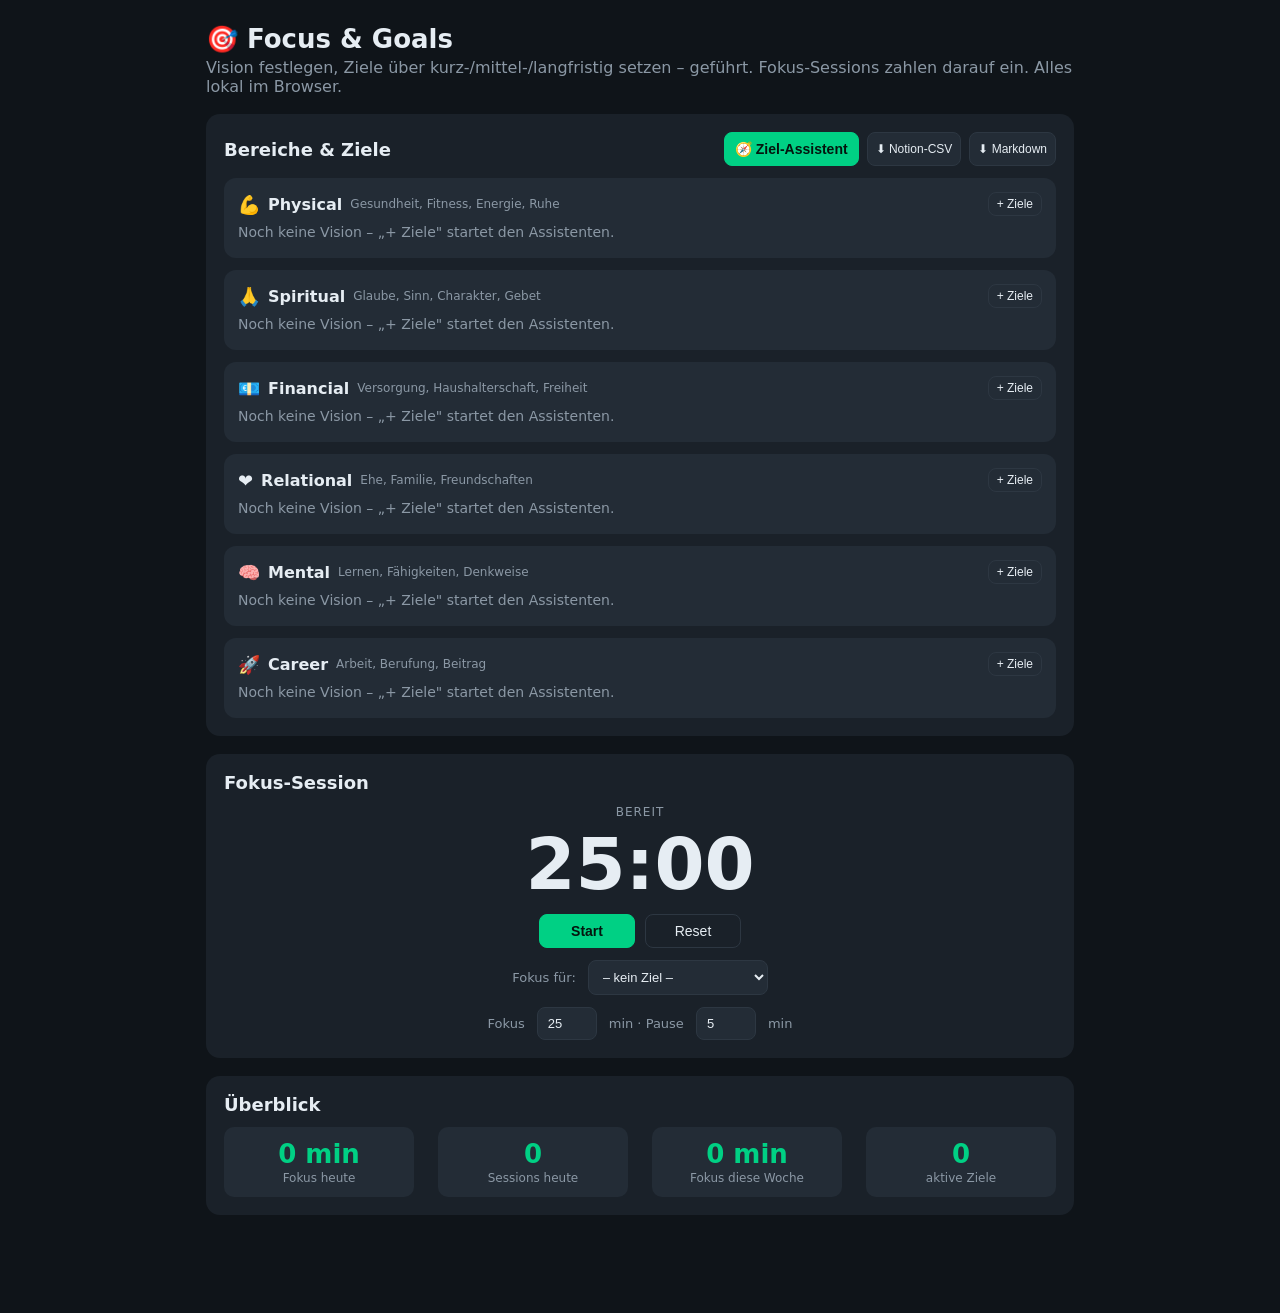
==== commit 0128ed81: "Notion-Export: CSV (Datenbank-Import) + Markdown (Seite einfügen) Zwei Buttons im Bereiche-Kopf: - "" ====
--- a/docs/index.html
+++ b/docs/index.html
@@ -90,8 +90,9 @@
 label.fld input { display: block; width: 100%; margin-top: 4px; }
 
 /* Areas overview */
-.areas-head { display: flex; align-items: center; justify-content: space-between; gap: 10px; }
+.areas-head { display: flex; align-items: center; justify-content: space-between; gap: 10px; flex-wrap: wrap; }
 .areas-head h2 { margin: 0; }
+.areas-actions { display: flex; gap: 8px; flex-wrap: wrap; }
 .area { background: var(--panel2); border-radius: 12px; padding: 14px; margin-top: 12px; }
 .area-h { display: flex; align-items: center; gap: 8px; flex-wrap: wrap; }
 .ai { font-size: 18px; }
@@ -214,6 +215,63 @@
   function humanMin(min){ if(min<60)return min+' min'; var h=Math.floor(min/60),m=min%60; return h+' h'+(m?' '+m+' min':'') }
   function goalProgress(g){ if(g.status==='done')return 100; if(!g.milestones||!g.milestones.length)return 0; return Math.round(g.milestones.filter(function(m){return m.done}).length/g.milestones.length*100) }
   function seasonGoal(){ return state.goals.find(function(g){return g.seasonPriority && g.status!=='done'}) }
+
+  // ---------- Export (Notion) ----------
+  var HZ_LABEL = { long:'Langfristig (~1 Jahr)', mid:'Mittelfristig (1–3 Monate)', short:'Kurzfristig (1–2 Wochen)' }
+  function download(name, text, mime){
+    try{
+      var b=new Blob([text],{type:mime+';charset=utf-8'}), u=URL.createObjectURL(b)
+      var a=document.createElement('a'); a.href=u; a.download=name; document.body.appendChild(a); a.click(); a.remove(); URL.revokeObjectURL(u)
+    }catch(e){ alert('Download nicht möglich: '+e) }
+  }
+  function csvCell(v){ v=(v==null?'':String(v)); return '"'+v.replace(/"/g,'""')+'"' }
+  function exportCSV(){
+    var head=['Bereich','Vision','Horizont','Ziel','Messbar','Deadline','Fortschritt %','Status','Saison-Prioritaet','Fokus (min)']
+    var rows=[head.map(csvCell).join(',')]
+    state.areas.forEach(function(a){
+      goalsOfArea(a.id).forEach(function(g){
+        rows.push([ a.name, a.vision||'', HZ_LABEL[g.horizon]||g.horizon, g.title, g.measurable||'',
+          g.deadline||'', goalProgress(g), g.status==='done'?'Erledigt':'Aktiv',
+          g.seasonPriority?'Ja':'', goalFocus(g.id).min ].map(csvCell).join(','))
+      })
+    })
+    download('focus-goals.csv', '﻿'+rows.join('\r\n'), 'text/csv')
+  }
+  function buildMarkdown(){
+    var lines=['# Focus & Goals — Export ('+new Date().toLocaleDateString('de')+')','']
+    var sg=seasonGoal()
+    if(sg){ var sa=areaById(sg.areaId); lines.push('> ★ **Diese Saison – die eine Sache:** '+(sa?sa.name+': ':'')+sg.title,'') }
+    state.areas.forEach(function(a){
+      var goals=goalsOfArea(a.id)
+      if(!a.vision && !goals.length) return
+      lines.push('## '+(AREA_ICON[a.id]||'🎯')+' '+a.name)
+      if(a.vision) lines.push('**Vision:** '+a.vision)
+      HORIZONS.forEach(function(hz){
+        var list=goals.filter(function(g){return g.horizon===hz.key})
+        if(!list.length) return
+        lines.push('','### '+hz.label+' · '+hz.span)
+        list.forEach(function(g){
+          var bits=[]
+          if(g.measurable) bits.push('🎯 '+g.measurable)
+          if(g.deadline) bits.push('📅 '+g.deadline)
+          bits.push(goalProgress(g)+'%')
+          if(g.status==='done') bits.push('✅ erledigt')
+          if(g.seasonPriority) bits.push('★ Saison')
+          lines.push('- **'+g.title+'**'+(bits.length?' — '+bits.join(' · '):''))
+          ;(g.milestones||[]).forEach(function(m){ lines.push('    - ['+(m.done?'x':' ')+'] '+m.text) })
+        })
+      })
+      lines.push('')
+    })
+    return lines.join('\n')
+  }
+  function exportMarkdown(){
+    var md=buildMarkdown()
+    if(navigator.clipboard && navigator.clipboard.writeText){
+      navigator.clipboard.writeText(md).then(function(){ alert('Markdown in die Zwischenablage kopiert.\n\nIn Notion: neue Seite öffnen und einfügen (Cmd/Ctrl+V).') },
+        function(){ download('focus-goals.md', md, 'text/markdown') })
+    } else download('focus-goals.md', md, 'text/markdown')
+  }
 
   // ---------- Timer ----------
   function beep(){ try{ var c=new (window.AudioContext||window.webkitAudioContext)(),o=c.createOscillator(),g=c.createGain(); o.connect(g);g.connect(c.destination); o.type='sine';o.frequency.value=660;g.gain.value=0.15;o.start();o.stop(c.currentTime+0.25) }catch(e){} }
@@ -355,7 +413,10 @@
   // ---------- Render: Bereiche & Ziele ----------
   function renderAreas(){
     var box=el('areas')
-    var h='<div class="areas-head"><h2>Bereiche & Ziele</h2><button id="startWiz" class="primary">🧭 Ziel-Assistent</button></div>'
+    var h='<div class="areas-head"><h2>Bereiche & Ziele</h2><div class="areas-actions">'
+      +'<button id="startWiz" class="primary">🧭 Ziel-Assistent</button>'
+      +'<button id="expCsv" class="sm">⬇ Notion-CSV</button>'
+      +'<button id="expMd" class="sm">⬇ Markdown</button></div></div>'
 
     var sg=seasonGoal()
     if(sg){ var sa=areaById(sg.areaId)
@@ -384,6 +445,8 @@
     box.innerHTML=h
 
     el('startWiz').onclick=function(){ startWizard('') }
+    el('expCsv').onclick=exportCSV
+    el('expMd').onclick=exportMarkdown
     box.querySelectorAll('[data-wiz]').forEach(function(b){ b.onclick=function(){ startWizard(b.getAttribute('data-wiz')) } })
     bindGoalEvents(box)
   }
